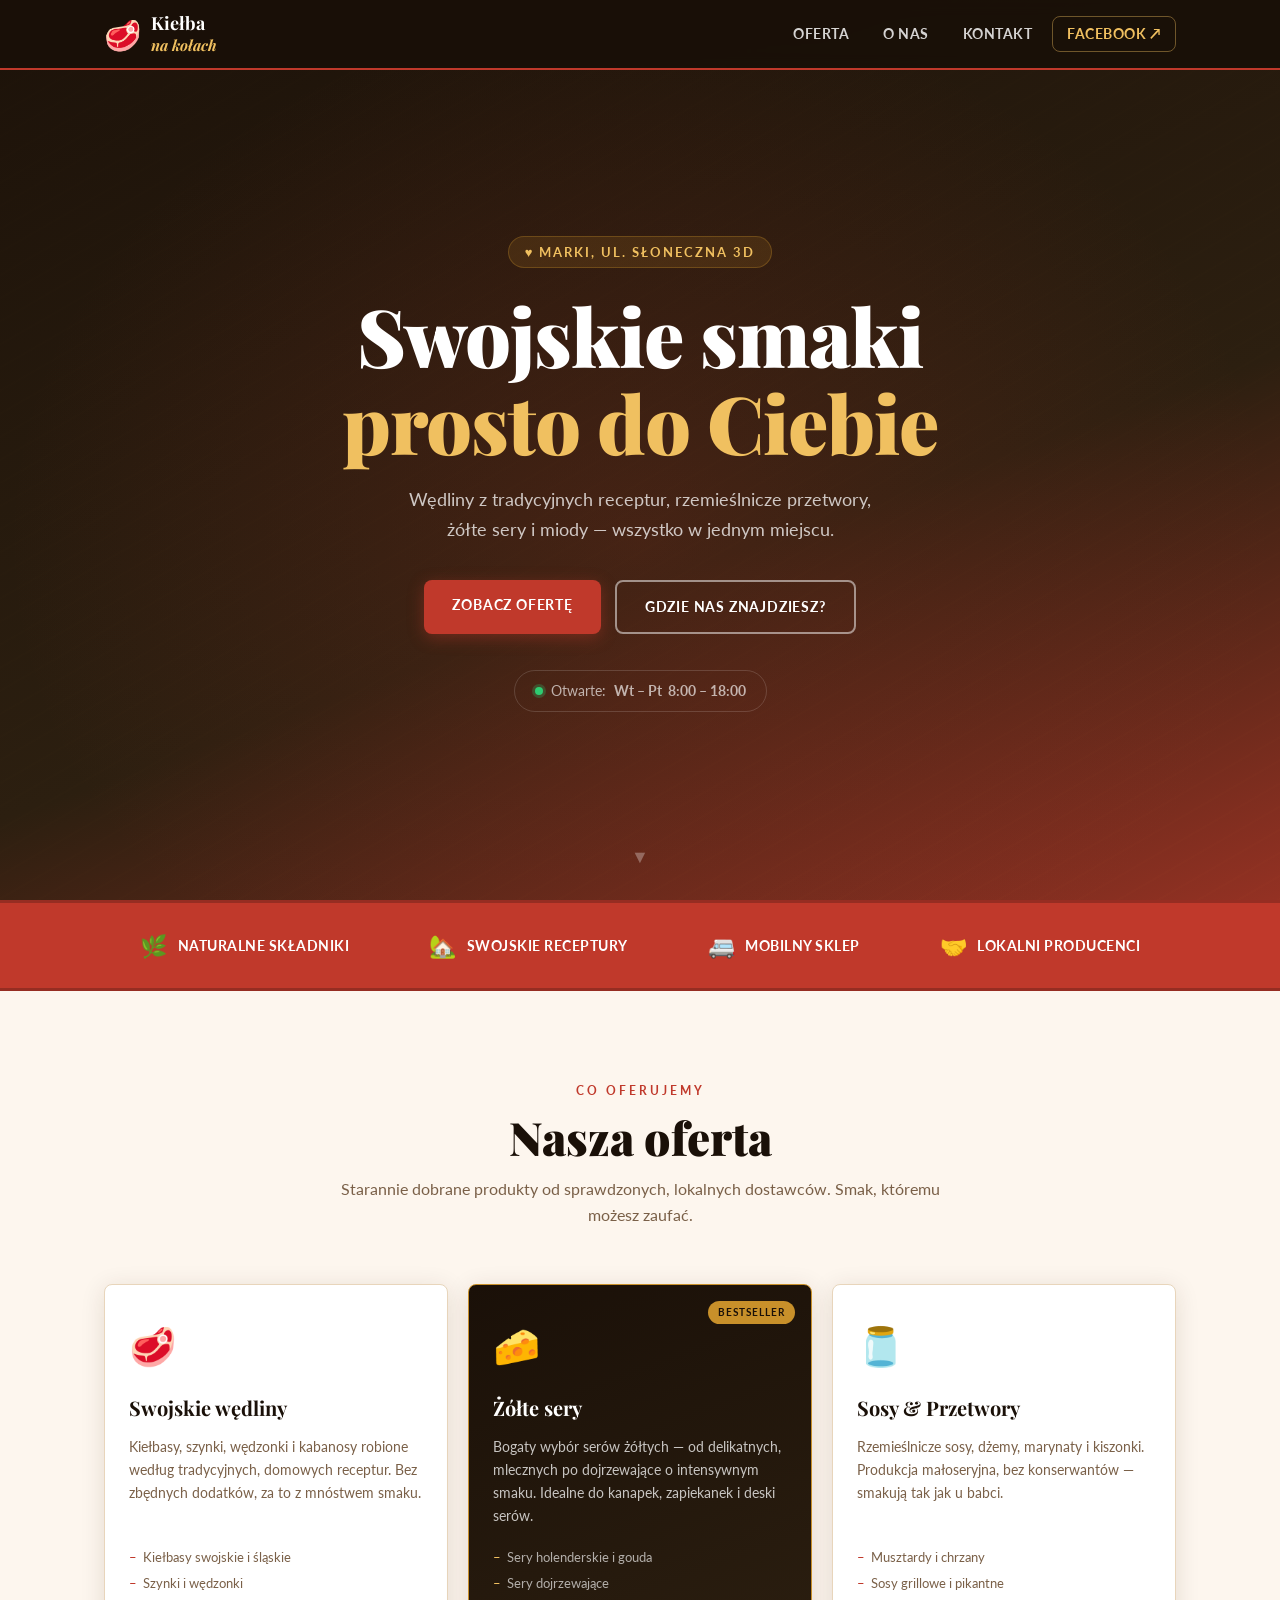
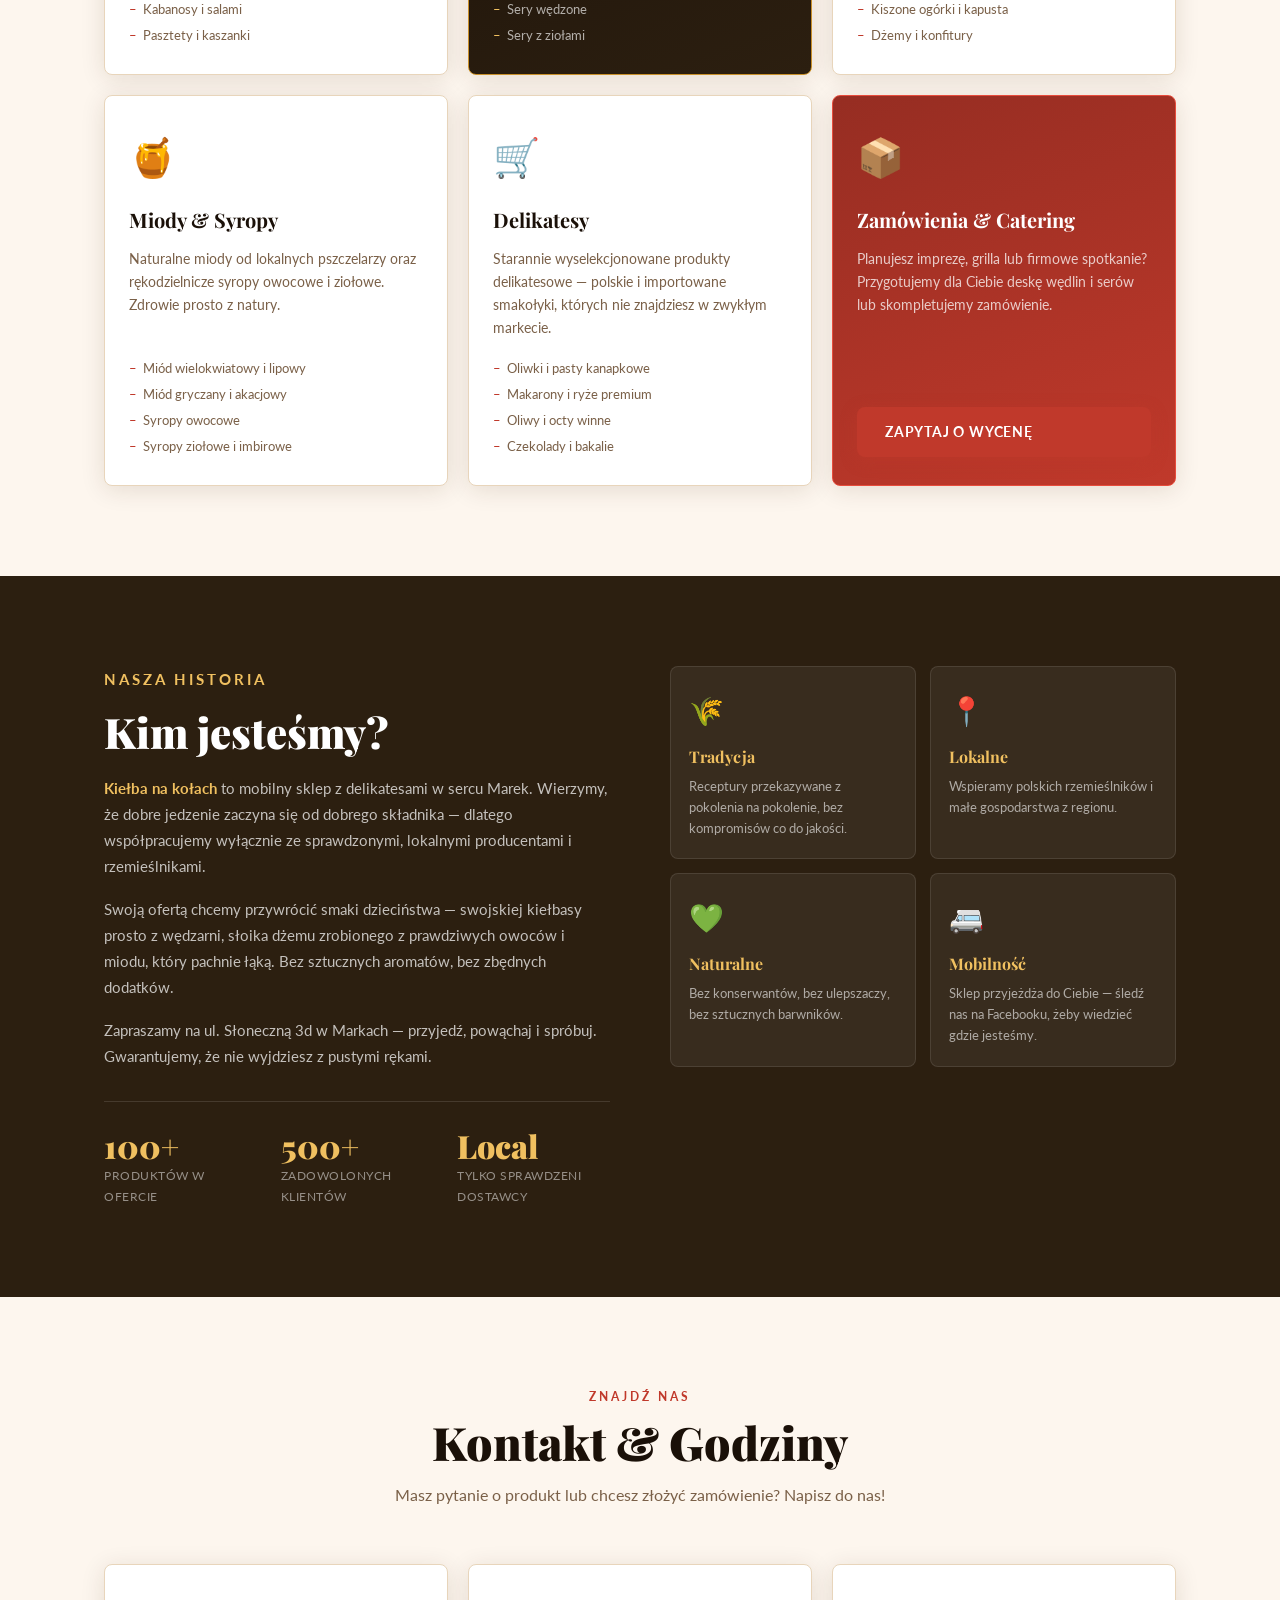
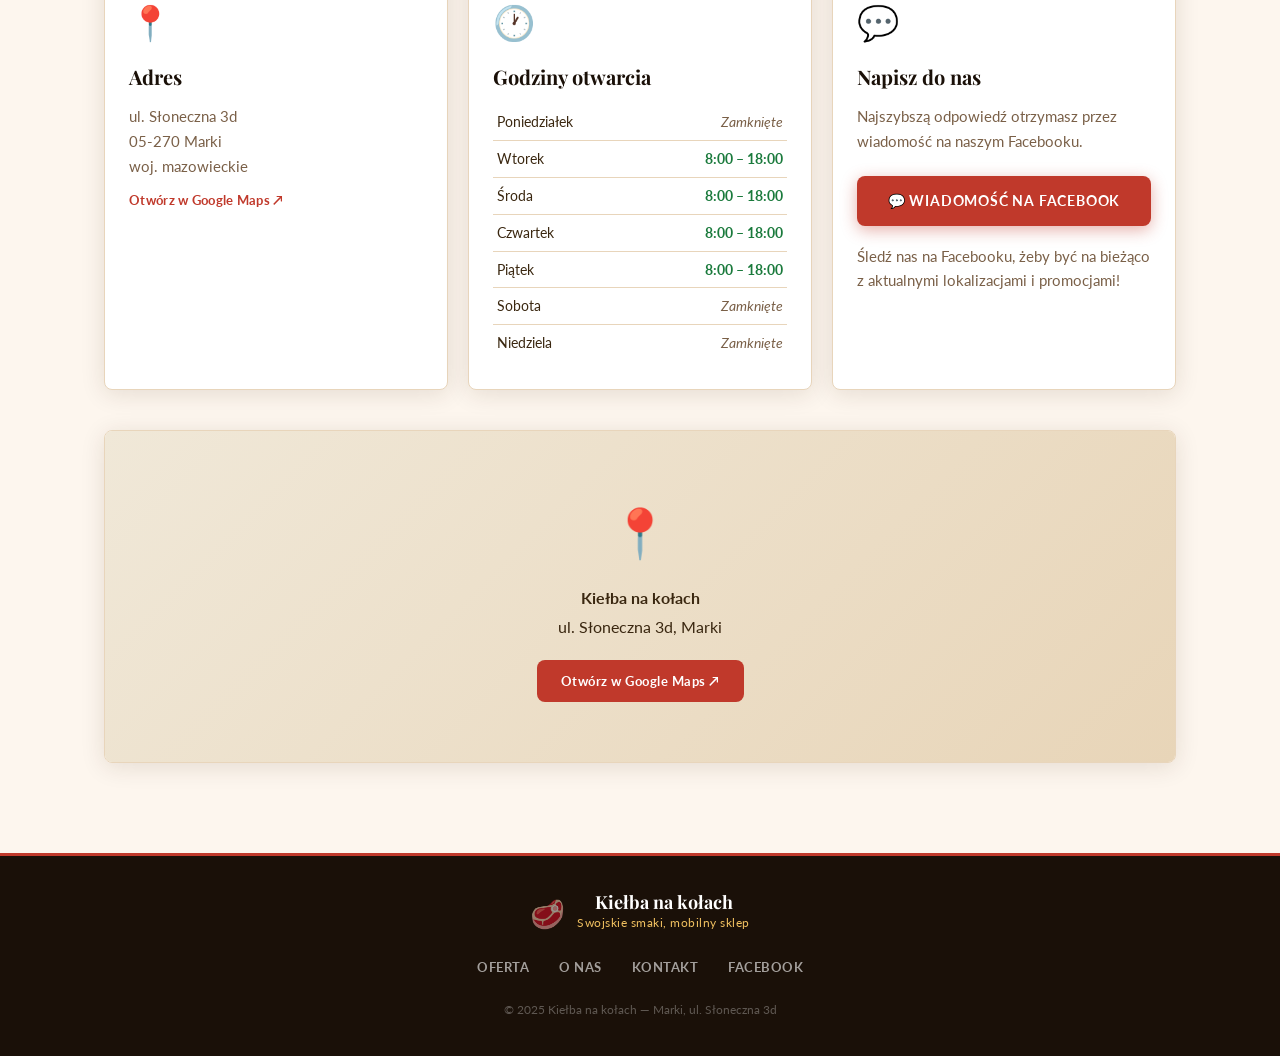
==== kielbanakolach/index.html @ 6412f682 "Add Kiełba na kołach landing page (kielbanakolach/) Modern Polish landing page for food truck/deli s" ====
<!DOCTYPE html>
<html lang="pl">
<head>
    <meta charset="UTF-8">
    <meta name="viewport" content="width=device-width, initial-scale=1.0">
    <title>Kiełba na kołach – Swojskie wędliny &amp; Delikatesy | Marki</title>
    <meta name="description" content="Kiełba na kołach – swojskie wędliny, delikatesy, żółte sery, rzemieślnicze sosy i przetwory, syropy i miody. Marki, ul. Słoneczna 3d. Wt–Pt 8:00–18:00.">
    <link rel="preconnect" href="https://fonts.googleapis.com">
    <link rel="preconnect" href="https://fonts.gstatic.com" crossorigin>
    <link href="https://fonts.googleapis.com/css2?family=Playfair+Display:wght@700;900&family=Lato:wght@300;400;700&display=swap" rel="stylesheet">
    <link rel="stylesheet" href="style.css">
</head>
<body>

    <!-- ===================== HEADER / NAV ===================== -->
    <header class="site-header">
        <div class="container nav-inner">
            <a href="#top" class="logo">
                <span class="logo-icon">🥩</span>
                <span class="logo-text">Kiełba<br><em>na kołach</em></span>
            </a>
            <nav class="main-nav" aria-label="Nawigacja główna">
                <a href="#oferta">Oferta</a>
                <a href="#o-nas">O nas</a>
                <a href="#kontakt">Kontakt</a>
                <a href="https://www.facebook.com/Kielbanakolach/" target="_blank" rel="noopener" class="nav-fb">Facebook ↗</a>
            </nav>
            <button class="hamburger" aria-label="Menu" aria-expanded="false">
                <span></span><span></span><span></span>
            </button>
        </div>
    </header>

    <!-- ===================== HERO ===================== -->
    <section class="hero" id="top">
        <div class="hero-overlay"></div>
        <div class="container hero-content">
            <p class="hero-eyebrow">&#x2665; Marki, ul. Słoneczna 3d</p>
            <h1>Swojskie smaki<br><span>prosto do&nbsp;Ciebie</span></h1>
            <p class="hero-sub">
                Wędliny z tradycyjnych receptur, rzemieślnicze przetwory,<br>
                żółte sery i miody — wszystko w jednym miejscu.
            </p>
            <div class="hero-cta">
                <a href="#oferta" class="btn btn-primary">Zobacz ofertę</a>
                <a href="#kontakt" class="btn btn-outline">Gdzie nas znajdziesz?</a>
            </div>
            <div class="hero-hours">
                <span class="hours-dot"></span>
                Otwarte: <strong>Wt – Pt &nbsp;8:00 – 18:00</strong>
            </div>
        </div>
        <div class="hero-scroll-hint" aria-hidden="true">&#x25BC;</div>
    </section>

    <!-- ===================== QUICK STRIP ===================== -->
    <div class="strip">
        <div class="container strip-inner">
            <div class="strip-item">
                <span class="strip-icon">🌿</span>
                <span>Naturalne składniki</span>
            </div>
            <div class="strip-item">
                <span class="strip-icon">🏡</span>
                <span>Swojskie receptury</span>
            </div>
            <div class="strip-item">
                <span class="strip-icon">🚐</span>
                <span>Mobilny sklep</span>
            </div>
            <div class="strip-item">
                <span class="strip-icon">🤝</span>
                <span>Lokalni producenci</span>
            </div>
        </div>
    </div>

    <!-- ===================== OFERTA ===================== -->
    <section class="section section-light" id="oferta">
        <div class="container">
            <div class="section-header">
                <p class="section-eyebrow">Co oferujemy</p>
                <h2>Nasza oferta</h2>
                <p class="section-sub">Starannie dobrane produkty od sprawdzonych, lokalnych dostawców. Smak, któremu możesz zaufać.</p>
            </div>

            <div class="products-grid">

                <div class="product-card">
                    <div class="product-icon">🥩</div>
                    <h3>Swojskie wędliny</h3>
                    <p>Kiełbasy, szynki, wędzonki i kabanosy robione według tradycyjnych, domowych receptur. Bez zbędnych dodatków, za to z mnóstwem smaku.</p>
                    <ul class="product-list">
                        <li>Kiełbasy swojskie i śląskie</li>
                        <li>Szynki i wędzonki</li>
                        <li>Kabanosy i salami</li>
                        <li>Pasztety i kaszanki</li>
                    </ul>
                </div>

                <div class="product-card product-card--featured">
                    <div class="product-badge">Bestseller</div>
                    <div class="product-icon">🧀</div>
                    <h3>Żółte sery</h3>
                    <p>Bogaty wybór serów żółtych — od delikatnych, mlecznych po dojrzewające o intensywnym smaku. Idealne do kanapek, zapiekanek i deski serów.</p>
                    <ul class="product-list">
                        <li>Sery holenderskie i gouda</li>
                        <li>Sery dojrzewające</li>
                        <li>Sery wędzone</li>
                        <li>Sery z ziołami</li>
                    </ul>
                </div>

                <div class="product-card">
                    <div class="product-icon">🫙</div>
                    <h3>Sosy &amp; Przetwory</h3>
                    <p>Rzemieślnicze sosy, dżemy, marynaty i kiszonki. Produkcja małoseryjna, bez konserwantów — smakują tak jak u babci.</p>
                    <ul class="product-list">
                        <li>Musztardy i chrzany</li>
                        <li>Sosy grillowe i pikantne</li>
                        <li>Kiszone ogórki i kapusta</li>
                        <li>Dżemy i konfitury</li>
                    </ul>
                </div>

                <div class="product-card">
                    <div class="product-icon">🍯</div>
                    <h3>Miody &amp; Syropy</h3>
                    <p>Naturalne miody od lokalnych pszczelarzy oraz rękodzielnicze syropy owocowe i ziołowe. Zdrowie prosto z natury.</p>
                    <ul class="product-list">
                        <li>Miód wielokwiatowy i lipowy</li>
                        <li>Miód gryczany i akacjowy</li>
                        <li>Syropy owocowe</li>
                        <li>Syropy ziołowe i imbirowe</li>
                    </ul>
                </div>

                <div class="product-card">
                    <div class="product-icon">🛒</div>
                    <h3>Delikatesy</h3>
                    <p>Starannie wyselekcjonowane produkty delikatesowe — polskie i importowane smakołyki, których nie znajdziesz w zwykłym markecie.</p>
                    <ul class="product-list">
                        <li>Oliwki i pasty kanapkowe</li>
                        <li>Makarony i ryże premium</li>
                        <li>Oliwy i octy winne</li>
                        <li>Czekolady i bakalie</li>
                    </ul>
                </div>

                <div class="product-card product-card--cta">
                    <div class="product-icon">📦</div>
                    <h3>Zamówienia &amp; Catering</h3>
                    <p>Planujesz imprezę, grilla lub firmowe spotkanie? Przygotujemy dla Ciebie deskę wędlin i serów lub skompletujemy zamówienie.</p>
                    <a href="#kontakt" class="btn btn-primary" style="margin-top:auto;">Zapytaj o wycenę</a>
                </div>

            </div>
        </div>
    </section>

    <!-- ===================== O NAS ===================== -->
    <section class="section section-dark" id="o-nas">
        <div class="container about-inner">
            <div class="about-text">
                <p class="section-eyebrow">Nasza historia</p>
                <h2>Kim jesteśmy?</h2>
                <p>
                    <strong>Kiełba na kołach</strong> to mobilny sklep z delikatesami w sercu Marek.
                    Wierzymy, że dobre jedzenie zaczyna się od dobrego składnika — dlatego
                    współpracujemy wyłącznie ze sprawdzonymi, lokalnymi producentami i rzemieślnikami.
                </p>
                <p>
                    Swoją ofertą chcemy przywrócić smaki dzieciństwa — swojskiej kiełbasy
                    prosto z wędzarni, słoika dżemu zrobionego z prawdziwych owoców
                    i miodu, który pachnie łąką. Bez sztucznych aromatów, bez
                    zbędnych dodatków.
                </p>
                <p>
                    Zapraszamy na ul. Słoneczną 3d w Markach — przyjedź, powąchaj i spróbuj.
                    Gwarantujemy, że nie wyjdziesz z pustymi rękami.
                </p>
                <div class="about-stats">
                    <div class="stat">
                        <span class="stat-number">100+</span>
                        <span class="stat-label">Produktów w ofercie</span>
                    </div>
                    <div class="stat">
                        <span class="stat-number">500+</span>
                        <span class="stat-label">Zadowolonych klientów</span>
                    </div>
                    <div class="stat">
                        <span class="stat-number">Local</span>
                        <span class="stat-label">Tylko sprawdzeni dostawcy</span>
                    </div>
                </div>
            </div>
            <div class="about-visual">
                <div class="about-card">
                    <div class="about-card-icon">🌾</div>
                    <h4>Tradycja</h4>
                    <p>Receptury przekazywane z pokolenia na pokolenie, bez kompromisów co do jakości.</p>
                </div>
                <div class="about-card">
                    <div class="about-card-icon">📍</div>
                    <h4>Lokalne</h4>
                    <p>Wspieramy polskich rzemieślników i małe gospodarstwa z regionu.</p>
                </div>
                <div class="about-card">
                    <div class="about-card-icon">💚</div>
                    <h4>Naturalne</h4>
                    <p>Bez konserwantów, bez ulepszaczy, bez sztucznych barwników.</p>
                </div>
                <div class="about-card">
                    <div class="about-card-icon">🚐</div>
                    <h4>Mobilność</h4>
                    <p>Sklep przyjeżdża do Ciebie — śledź nas na Facebooku, żeby wiedzieć gdzie jesteśmy.</p>
                </div>
            </div>
        </div>
    </section>

    <!-- ===================== KONTAKT ===================== -->
    <section class="section section-light" id="kontakt">
        <div class="container">
            <div class="section-header">
                <p class="section-eyebrow">Znajdź nas</p>
                <h2>Kontakt &amp; Godziny</h2>
                <p class="section-sub">Masz pytanie o produkt lub chcesz złożyć zamówienie? Napisz do nas!</p>
            </div>

            <div class="contact-grid">

                <div class="contact-card">
                    <div class="contact-icon">📍</div>
                    <h3>Adres</h3>
                    <p>
                        ul. Słoneczna 3d<br>
                        05-270 Marki<br>
                        <span style="color:var(--muted);">woj. mazowieckie</span>
                    </p>
                    <a href="https://maps.google.com/?q=Słoneczna+3d,+Marki" target="_blank" rel="noopener" class="contact-link">
                        Otwórz w Google Maps ↗
                    </a>
                </div>

                <div class="contact-card contact-card--hours">
                    <div class="contact-icon">🕐</div>
                    <h3>Godziny otwarcia</h3>
                    <table class="hours-table">
                        <tbody>
                            <tr>
                                <td>Poniedziałek</td>
                                <td class="closed">Zamknięte</td>
                            </tr>
                            <tr>
                                <td>Wtorek</td>
                                <td class="open">8:00 – 18:00</td>
                            </tr>
                            <tr>
                                <td>Środa</td>
                                <td class="open">8:00 – 18:00</td>
                            </tr>
                            <tr>
                                <td>Czwartek</td>
                                <td class="open">8:00 – 18:00</td>
                            </tr>
                            <tr>
                                <td>Piątek</td>
                                <td class="open">8:00 – 18:00</td>
                            </tr>
                            <tr>
                                <td>Sobota</td>
                                <td class="closed">Zamknięte</td>
                            </tr>
                            <tr>
                                <td>Niedziela</td>
                                <td class="closed">Zamknięte</td>
                            </tr>
                        </tbody>
                    </table>
                </div>

                <div class="contact-card">
                    <div class="contact-icon">💬</div>
                    <h3>Napisz do nas</h3>
                    <p>Najszybszą odpowiedź otrzymasz przez wiadomość na naszym Facebooku.</p>
                    <a href="https://www.facebook.com/Kielbanakolach/" target="_blank" rel="noopener" class="btn btn-primary" style="width:100%; text-align:center; margin-top:12px;">
                        &#x1F4AC; Wiadomość na Facebook
                    </a>
                    <p class="contact-fb-note">
                        Śledź nas na Facebooku, żeby być na bieżąco z aktualnymi lokalizacjami i promocjami!
                    </p>
                </div>

            </div>

            <!-- MAP EMBED PLACEHOLDER -->
            <div class="map-placeholder">
                <a href="https://maps.google.com/?q=Słoneczna+3d,+Marki,+Poland" target="_blank" rel="noopener">
                    <div class="map-inner">
                        <span class="map-pin">📍</span>
                        <p><strong>Kiełba na kołach</strong></p>
                        <p>ul. Słoneczna 3d, Marki</p>
                        <span class="map-btn">Otwórz w Google Maps ↗</span>
                    </div>
                </a>
            </div>

        </div>
    </section>

    <!-- ===================== FOOTER ===================== -->
    <footer class="site-footer">
        <div class="container footer-inner">
            <div class="footer-brand">
                <span class="logo-icon" style="font-size:28px;">🥩</span>
                <div>
                    <span class="footer-name">Kiełba na kołach</span>
                    <span class="footer-tagline">Swojskie smaki, mobilny sklep</span>
                </div>
            </div>
            <div class="footer-links">
                <a href="#oferta">Oferta</a>
                <a href="#o-nas">O nas</a>
                <a href="#kontakt">Kontakt</a>
                <a href="https://www.facebook.com/Kielbanakolach/" target="_blank" rel="noopener">Facebook</a>
            </div>
            <p class="footer-copy">
                &copy; 2025 Kiełba na kołach &mdash; Marki, ul. Słoneczna 3d
            </p>
        </div>
    </footer>

    <script>
        // Hamburger menu
        const hamburger = document.querySelector('.hamburger');
        const nav = document.querySelector('.main-nav');
        hamburger.addEventListener('click', () => {
            const open = hamburger.getAttribute('aria-expanded') === 'true';
            hamburger.setAttribute('aria-expanded', String(!open));
            nav.classList.toggle('nav-open');
        });

        // Close nav on link click (mobile)
        document.querySelectorAll('.main-nav a').forEach(a => {
            a.addEventListener('click', () => {
                nav.classList.remove('nav-open');
                hamburger.setAttribute('aria-expanded', 'false');
            });
        });

        // Sticky header shrink
        const header = document.querySelector('.site-header');
        window.addEventListener('scroll', () => {
            header.classList.toggle('header-scrolled', window.scrollY > 60);
        });

        // Smooth reveal on scroll
        const observer = new IntersectionObserver((entries) => {
            entries.forEach(e => {
                if (e.isIntersecting) {
                    e.target.classList.add('visible');
                    observer.unobserve(e.target);
                }
            });
        }, { threshold: 0.12 });

        document.querySelectorAll('.product-card, .about-card, .contact-card, .stat').forEach(el => {
            el.classList.add('reveal');
            observer.observe(el);
        });
    </script>

</body>
</html>
---- kielbanakolach/style.css ----
/* =============================================
   Kiełba na kołach — Landing Page Stylesheet
   ============================================= */

/* --- CSS VARIABLES --- */
:root {
    --red:       #c0392b;
    --red-dark:  #962d22;
    --red-light: #e74c3c;
    --cream:     #fdf6ee;
    --warm-bg:   #f9f0e3;
    --dark:      #1a1008;
    --dark-2:    #2c1f10;
    --text:      #3a2710;
    --muted:     #7a6048;
    --border:    #e8d5bb;
    --gold:      #c8902a;
    --gold-light:#f0c060;
    --white:     #ffffff;

    --font-heading: 'Playfair Display', Georgia, serif;
    --font-body:    'Lato', 'Helvetica Neue', Arial, sans-serif;

    --radius:   8px;
    --shadow:   0 4px 24px rgba(60, 30, 10, 0.12);
    --shadow-lg:0 8px 40px rgba(60, 30, 10, 0.18);

    --max-w: 1120px;
    --header-h: 68px;
}

/* --- RESET --- */
*, *::before, *::after { box-sizing: border-box; margin: 0; padding: 0; }
html { scroll-behavior: smooth; scroll-padding-top: var(--header-h); }
body {
    font-family: var(--font-body);
    background: var(--cream);
    color: var(--text);
    line-height: 1.7;
    font-size: 16px;
}
img { display: block; max-width: 100%; }
a { color: inherit; }
ul { list-style: none; }

.container {
    max-width: var(--max-w);
    margin: 0 auto;
    padding: 0 24px;
}

/* ===================== HEADER ===================== */
.site-header {
    position: fixed;
    top: 0; left: 0; right: 0;
    z-index: 100;
    background: rgba(26, 16, 8, 0.96);
    backdrop-filter: blur(8px);
    border-bottom: 2px solid var(--red);
    transition: box-shadow 0.3s;
}
.site-header.header-scrolled {
    box-shadow: 0 2px 20px rgba(0,0,0,0.5);
}

.nav-inner {
    display: flex;
    align-items: center;
    justify-content: space-between;
    height: var(--header-h);
    gap: 20px;
}

/* Logo */
.logo {
    display: flex;
    align-items: center;
    gap: 10px;
    text-decoration: none;
    flex-shrink: 0;
}
.logo-icon { font-size: 30px; line-height: 1; }
.logo-text {
    font-family: var(--font-heading);
    font-size: 18px;
    font-weight: 700;
    color: var(--white);
    line-height: 1.15;
}
.logo-text em {
    font-style: italic;
    color: var(--gold-light);
    font-size: 15px;
}

/* Nav links */
.main-nav {
    display: flex;
    align-items: center;
    gap: 6px;
}
.main-nav a {
    color: rgba(255,255,255,0.82);
    text-decoration: none;
    font-size: 14px;
    font-weight: 700;
    letter-spacing: 0.5px;
    text-transform: uppercase;
    padding: 6px 14px;
    border-radius: var(--radius);
    transition: color 0.2s, background 0.2s;
}
.main-nav a:hover { color: var(--white); background: rgba(255,255,255,0.1); }
.main-nav .nav-fb {
    color: var(--gold-light);
    border: 1px solid rgba(240,192,96,0.4);
    padding: 5px 14px;
}
.main-nav .nav-fb:hover { background: rgba(240,192,96,0.15); }

/* Hamburger */
.hamburger {
    display: none;
    flex-direction: column;
    justify-content: center;
    gap: 5px;
    width: 38px;
    height: 38px;
    background: none;
    border: none;
    cursor: pointer;
    padding: 4px;
    flex-shrink: 0;
}
.hamburger span {
    display: block;
    height: 2px;
    background: var(--white);
    border-radius: 2px;
    transition: transform 0.3s, opacity 0.3s;
}
.hamburger[aria-expanded="true"] span:nth-child(1) { transform: translateY(7px) rotate(45deg); }
.hamburger[aria-expanded="true"] span:nth-child(2) { opacity: 0; }
.hamburger[aria-expanded="true"] span:nth-child(3) { transform: translateY(-7px) rotate(-45deg); }

/* ===================== HERO ===================== */
.hero {
    position: relative;
    min-height: 100vh;
    display: flex;
    flex-direction: column;
    align-items: center;
    justify-content: center;
    text-align: center;
    padding: calc(var(--header-h) + 60px) 24px 80px;
    /* Warm textured background */
    background:
        linear-gradient(160deg, rgba(26,16,8,0.88) 0%, rgba(44,31,16,0.82) 60%, rgba(192,57,43,0.7) 100%),
        repeating-linear-gradient(
            -30deg,
            rgba(200,144,42,0.04) 0px,
            rgba(200,144,42,0.04) 2px,
            transparent 2px,
            transparent 20px
        );
    background-color: var(--dark-2);
}

.hero-overlay {
    position: absolute;
    inset: 0;
    background: radial-gradient(ellipse at 50% 60%, rgba(192,57,43,0.18) 0%, transparent 70%);
    pointer-events: none;
}

.hero-content { position: relative; z-index: 1; max-width: 760px; }

.hero-eyebrow {
    display: inline-block;
    font-size: 13px;
    font-weight: 700;
    letter-spacing: 2px;
    text-transform: uppercase;
    color: var(--gold-light);
    background: rgba(200,144,42,0.15);
    border: 1px solid rgba(200,144,42,0.3);
    padding: 4px 16px;
    border-radius: 40px;
    margin-bottom: 24px;
}

.hero h1 {
    font-family: var(--font-heading);
    font-size: clamp(40px, 7vw, 80px);
    font-weight: 900;
    color: var(--white);
    line-height: 1.08;
    letter-spacing: -1px;
    margin-bottom: 20px;
}
.hero h1 span {
    color: var(--gold-light);
    display: block;
}

.hero-sub {
    font-size: clamp(15px, 2vw, 18px);
    color: rgba(255,255,255,0.75);
    max-width: 540px;
    margin: 0 auto 36px;
    line-height: 1.65;
}

.hero-cta { display: flex; gap: 14px; justify-content: center; flex-wrap: wrap; margin-bottom: 36px; }

.hero-hours {
    display: inline-flex;
    align-items: center;
    gap: 8px;
    font-size: 14px;
    color: rgba(255,255,255,0.65);
    border: 1px solid rgba(255,255,255,0.15);
    padding: 8px 20px;
    border-radius: 40px;
}
.hours-dot {
    width: 8px; height: 8px;
    border-radius: 50%;
    background: #2ecc71;
    box-shadow: 0 0 0 3px rgba(46,204,113,0.25);
    animation: pulse-dot 2s ease-in-out infinite;
}
@keyframes pulse-dot {
    0%, 100% { box-shadow: 0 0 0 3px rgba(46,204,113,0.25); }
    50%       { box-shadow: 0 0 0 6px rgba(46,204,113,0.1); }
}

.hero-scroll-hint {
    position: absolute;
    bottom: 28px;
    left: 50%;
    transform: translateX(-50%);
    color: rgba(255,255,255,0.3);
    font-size: 18px;
    animation: bounce-hint 2s ease-in-out infinite;
}
@keyframes bounce-hint {
    0%, 100% { transform: translateX(-50%) translateY(0); }
    50%       { transform: translateX(-50%) translateY(6px); }
}

/* ===================== BUTTONS ===================== */
.btn {
    display: inline-block;
    padding: 13px 28px;
    font-family: var(--font-body);
    font-size: 14px;
    font-weight: 700;
    letter-spacing: 0.8px;
    text-transform: uppercase;
    text-decoration: none;
    border-radius: var(--radius);
    cursor: pointer;
    transition: transform 0.15s, box-shadow 0.15s, background 0.2s;
}
.btn:hover { transform: translateY(-2px); }
.btn-primary {
    background: var(--red);
    color: var(--white);
    box-shadow: 0 4px 16px rgba(192,57,43,0.4);
}
.btn-primary:hover {
    background: var(--red-light);
    box-shadow: 0 6px 20px rgba(192,57,43,0.5);
}
.btn-outline {
    background: transparent;
    color: var(--white);
    border: 2px solid rgba(255,255,255,0.5);
}
.btn-outline:hover {
    background: rgba(255,255,255,0.1);
    border-color: rgba(255,255,255,0.8);
}

/* ===================== STRIP ===================== */
.strip {
    background: var(--red);
    color: var(--white);
    padding: 0;
    border-top: 3px solid var(--red-dark);
    border-bottom: 3px solid var(--red-dark);
}
.strip-inner {
    display: flex;
    justify-content: space-around;
    flex-wrap: wrap;
    padding: 18px 24px;
    gap: 8px;
}
.strip-item {
    display: flex;
    align-items: center;
    gap: 10px;
    font-size: 14px;
    font-weight: 700;
    letter-spacing: 0.5px;
    text-transform: uppercase;
    padding: 6px 16px;
}
.strip-icon { font-size: 22px; }

/* ===================== SECTIONS ===================== */
.section { padding: 90px 0; }
.section-light { background: var(--cream); }
.section-dark  { background: var(--dark-2); color: var(--white); }

.section-header {
    text-align: center;
    max-width: 600px;
    margin: 0 auto 56px;
}
.section-eyebrow {
    font-size: 12px;
    font-weight: 700;
    letter-spacing: 3px;
    text-transform: uppercase;
    color: var(--red);
    margin-bottom: 10px;
}
.section-dark .section-eyebrow { color: var(--gold-light); }
.section-header h2 {
    font-family: var(--font-heading);
    font-size: clamp(30px, 5vw, 46px);
    font-weight: 900;
    line-height: 1.1;
    color: var(--dark);
    margin-bottom: 14px;
}
.section-dark .section-header h2 { color: var(--white); }
.section-sub {
    font-size: 16px;
    color: var(--muted);
    line-height: 1.6;
}
.section-dark .section-sub { color: rgba(255,255,255,0.6); }

/* ===================== PRODUCTS GRID ===================== */
.products-grid {
    display: grid;
    grid-template-columns: repeat(3, 1fr);
    gap: 20px;
}

.product-card {
    background: var(--white);
    border: 1px solid var(--border);
    border-radius: var(--radius);
    padding: 28px 24px;
    position: relative;
    display: flex;
    flex-direction: column;
    gap: 10px;
    box-shadow: var(--shadow);
    transition: transform 0.2s, box-shadow 0.2s;
}
.product-card:hover {
    transform: translateY(-4px);
    box-shadow: var(--shadow-lg);
}
.product-card--featured {
    background: linear-gradient(160deg, var(--dark) 0%, var(--dark-2) 100%);
    border-color: var(--gold);
    color: var(--white);
    grid-row: span 1;
}
.product-card--cta {
    background: linear-gradient(160deg, var(--red-dark) 0%, var(--red) 100%);
    border-color: var(--red-light);
    color: var(--white);
}

.product-icon { font-size: 38px; margin-bottom: 4px; }

.product-card h3 {
    font-family: var(--font-heading);
    font-size: 20px;
    font-weight: 700;
    color: var(--dark);
}
.product-card--featured h3,
.product-card--cta h3 { color: var(--white); }

.product-card p {
    font-size: 14px;
    line-height: 1.65;
    color: var(--muted);
    flex-grow: 1;
}
.product-card--featured p,
.product-card--cta p { color: rgba(255,255,255,0.75); }

.product-list {
    margin-top: 8px;
    display: flex;
    flex-direction: column;
    gap: 4px;
}
.product-list li {
    font-size: 13px;
    color: var(--muted);
    padding-left: 14px;
    position: relative;
}
.product-list li::before {
    content: '–';
    position: absolute;
    left: 0;
    color: var(--red);
}
.product-card--featured .product-list li { color: rgba(255,255,255,0.65); }
.product-card--featured .product-list li::before { color: var(--gold-light); }
.product-card--cta .product-list li { color: rgba(255,255,255,0.65); }
.product-card--cta .product-list li::before { color: rgba(255,255,255,0.5); }

.product-badge {
    position: absolute;
    top: 16px;
    right: 16px;
    background: var(--gold);
    color: var(--dark);
    font-size: 10px;
    font-weight: 700;
    letter-spacing: 1px;
    text-transform: uppercase;
    padding: 3px 10px;
    border-radius: 40px;
}

/* ===================== ABOUT ===================== */
.about-inner {
    display: grid;
    grid-template-columns: 1fr 1fr;
    gap: 60px;
    align-items: start;
}

.about-text .section-eyebrow { text-align: left; }
.about-text h2 {
    font-family: var(--font-heading);
    font-size: clamp(28px, 4vw, 42px);
    font-weight: 900;
    color: var(--white);
    margin-bottom: 20px;
    line-height: 1.1;
}
.about-text p {
    font-size: 15px;
    color: rgba(255,255,255,0.72);
    line-height: 1.75;
    margin-bottom: 16px;
}
.about-text p strong { color: var(--gold-light); }

.about-stats {
    display: flex;
    gap: 24px;
    margin-top: 32px;
    padding-top: 28px;
    border-top: 1px solid rgba(255,255,255,0.12);
    flex-wrap: wrap;
}
.stat { flex: 1 1 90px; }
.stat-number {
    display: block;
    font-family: var(--font-heading);
    font-size: 32px;
    font-weight: 900;
    color: var(--gold-light);
    line-height: 1;
    margin-bottom: 4px;
}
.stat-label {
    display: block;
    font-size: 12px;
    color: rgba(255,255,255,0.5);
    text-transform: uppercase;
    letter-spacing: 0.5px;
}

.about-visual {
    display: grid;
    grid-template-columns: 1fr 1fr;
    gap: 14px;
}
.about-card {
    background: rgba(255,255,255,0.06);
    border: 1px solid rgba(255,255,255,0.1);
    border-radius: var(--radius);
    padding: 20px 18px;
    transition: background 0.2s, transform 0.2s;
}
.about-card:hover {
    background: rgba(255,255,255,0.1);
    transform: translateY(-3px);
}
.about-card-icon { font-size: 28px; margin-bottom: 8px; }
.about-card h4 {
    font-family: var(--font-heading);
    font-size: 16px;
    color: var(--gold-light);
    margin-bottom: 6px;
}
.about-card p { font-size: 13px; color: rgba(255,255,255,0.6); line-height: 1.6; }

/* ===================== CONTACT ===================== */
.contact-grid {
    display: grid;
    grid-template-columns: repeat(3, 1fr);
    gap: 20px;
    margin-bottom: 40px;
}
.contact-card {
    background: var(--white);
    border: 1px solid var(--border);
    border-radius: var(--radius);
    padding: 28px 24px;
    box-shadow: var(--shadow);
    display: flex;
    flex-direction: column;
    gap: 10px;
}
.contact-icon { font-size: 34px; }
.contact-card h3 {
    font-family: var(--font-heading);
    font-size: 20px;
    font-weight: 700;
    color: var(--dark);
}
.contact-card p {
    font-size: 15px;
    color: var(--muted);
    line-height: 1.65;
}
.contact-link {
    font-size: 13px;
    font-weight: 700;
    color: var(--red);
    text-decoration: none;
    letter-spacing: 0.3px;
}
.contact-link:hover { text-decoration: underline; }

.contact-fb-note {
    font-size: 12px;
    color: var(--muted);
    margin-top: 8px;
}

/* Hours table */
.hours-table {
    width: 100%;
    border-collapse: collapse;
    font-size: 14px;
}
.hours-table td {
    padding: 6px 4px;
    border-bottom: 1px solid var(--border);
}
.hours-table tr:last-child td { border-bottom: none; }
.hours-table td:first-child { color: var(--text); }
.hours-table .open  { color: #1a7a3c; font-weight: 700; text-align: right; }
.hours-table .closed { color: var(--muted); text-align: right; font-style: italic; }

/* Map placeholder */
.map-placeholder {
    border-radius: var(--radius);
    overflow: hidden;
    border: 1px solid var(--border);
    box-shadow: var(--shadow);
}
.map-placeholder a {
    display: block;
    text-decoration: none;
}
.map-inner {
    background: linear-gradient(135deg, #f0e8d8 0%, #e8d5b8 100%);
    padding: 60px 24px;
    text-align: center;
    transition: background 0.2s;
}
.map-inner:hover { background: linear-gradient(135deg, #e8d5b8 0%, #dcc8a0 100%); }
.map-pin { font-size: 48px; display: block; margin-bottom: 12px; }
.map-inner p { color: var(--text); font-size: 16px; line-height: 1.6; margin-bottom: 4px; }
.map-btn {
    display: inline-block;
    margin-top: 16px;
    background: var(--red);
    color: var(--white);
    padding: 10px 24px;
    border-radius: var(--radius);
    font-size: 13px;
    font-weight: 700;
    letter-spacing: 0.5px;
}

/* ===================== FOOTER ===================== */
.site-footer {
    background: var(--dark);
    color: rgba(255,255,255,0.55);
    padding: 36px 0;
    border-top: 3px solid var(--red);
}
.footer-inner {
    display: flex;
    flex-direction: column;
    align-items: center;
    gap: 18px;
    text-align: center;
}
.footer-brand {
    display: flex;
    align-items: center;
    gap: 12px;
}
.footer-name {
    display: block;
    font-family: var(--font-heading);
    font-size: 18px;
    font-weight: 700;
    color: var(--white);
    line-height: 1.2;
}
.footer-tagline {
    display: block;
    font-size: 12px;
    color: var(--gold-light);
    letter-spacing: 0.5px;
}
.footer-links {
    display: flex;
    gap: 6px;
    flex-wrap: wrap;
    justify-content: center;
}
.footer-links a {
    color: rgba(255,255,255,0.6);
    text-decoration: none;
    font-size: 13px;
    font-weight: 700;
    letter-spacing: 0.5px;
    text-transform: uppercase;
    padding: 4px 12px;
    border-radius: 4px;
    transition: color 0.2s;
}
.footer-links a:hover { color: var(--white); }
.footer-copy { font-size: 12px; color: rgba(255,255,255,0.3); }

/* ===================== REVEAL ANIMATION ===================== */
.reveal {
    opacity: 0;
    transform: translateY(20px);
    transition: opacity 0.5s ease, transform 0.5s ease;
}
.reveal.visible {
    opacity: 1;
    transform: none;
}

/* ===================== RESPONSIVE ===================== */

/* --- TABLET (max 900px) --- */
@media (max-width: 900px) {
    .products-grid {
        grid-template-columns: repeat(2, 1fr);
    }
    .about-inner {
        grid-template-columns: 1fr;
        gap: 40px;
    }
    .contact-grid {
        grid-template-columns: 1fr 1fr;
    }
    .contact-grid .contact-card:last-child {
        grid-column: span 2;
    }
}

/* --- MOBILE (max 600px) --- */
@media (max-width: 600px) {

    /* Header */
    .hamburger { display: flex; }
    .main-nav {
        position: fixed;
        top: var(--header-h);
        left: 0; right: 0;
        background: var(--dark);
        flex-direction: column;
        align-items: stretch;
        padding: 16px;
        gap: 4px;
        border-bottom: 3px solid var(--red);
        transform: translateY(-120%);
        transition: transform 0.3s ease;
        z-index: 99;
    }
    .main-nav.nav-open { transform: translateY(0); }
    .main-nav a {
        padding: 12px 16px;
        font-size: 15px;
        border-radius: var(--radius);
        text-align: center;
    }
    .main-nav a:hover { background: rgba(255,255,255,0.08); }

    /* Hero */
    .hero { padding: calc(var(--header-h) + 40px) 20px 60px; }
    .hero-cta { flex-direction: column; align-items: center; }
    .hero-cta .btn { width: 100%; max-width: 300px; text-align: center; }

    /* Strip */
    .strip-inner { flex-direction: column; gap: 4px; padding: 14px 16px; }
    .strip-item { justify-content: center; }

    /* Products */
    .products-grid { grid-template-columns: 1fr; }

    /* About */
    .about-visual { grid-template-columns: 1fr; }
    .about-stats { flex-direction: column; gap: 16px; }

    /* Contact */
    .contact-grid { grid-template-columns: 1fr; }
    .contact-grid .contact-card:last-child { grid-column: auto; }

    /* General section padding */
    .section { padding: 60px 0; }
    .section-header { margin-bottom: 36px; }

    /* Footer */
    .footer-links { gap: 2px; }
}

/* --- VERY SMALL (max 380px) --- */
@media (max-width: 380px) {
    .logo-text { font-size: 15px; }
    .logo-icon { font-size: 24px; }
    .hero h1 { font-size: 32px; }
    .hero-hours { font-size: 12px; padding: 6px 14px; }
}
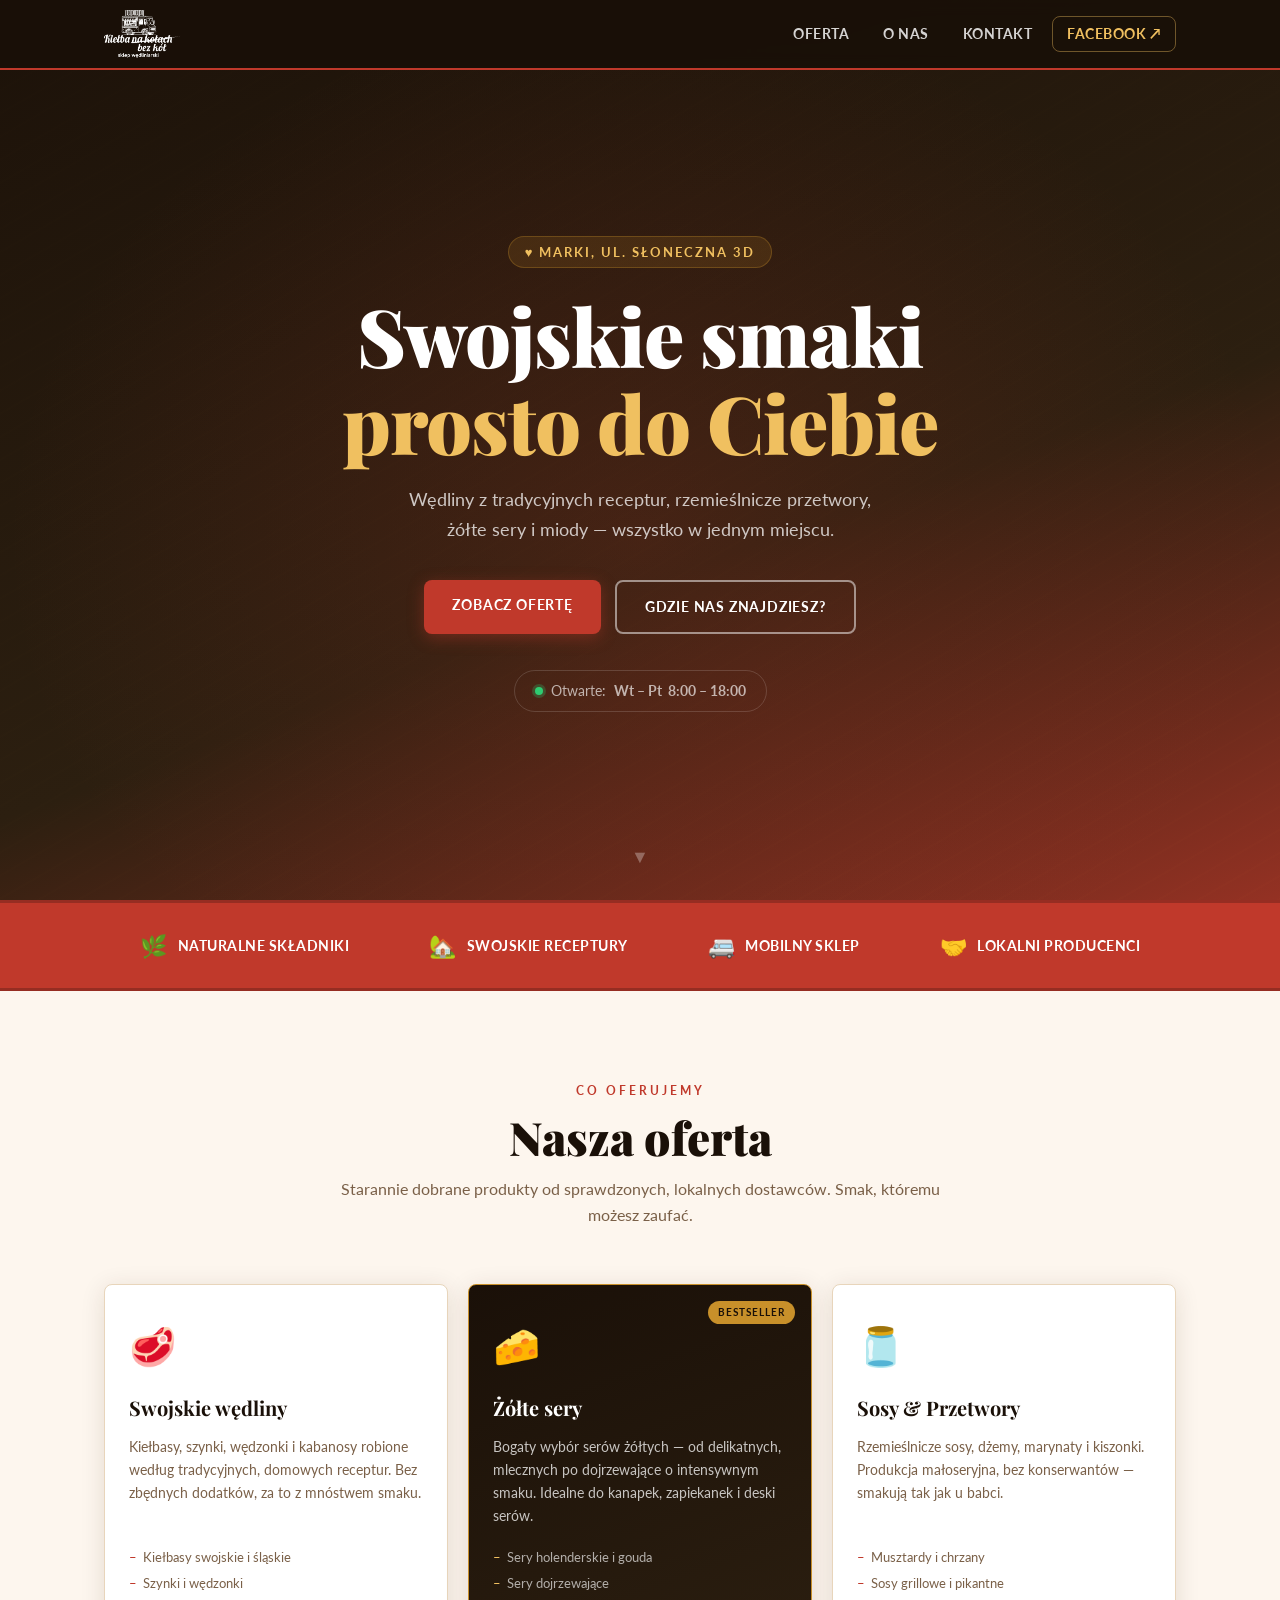
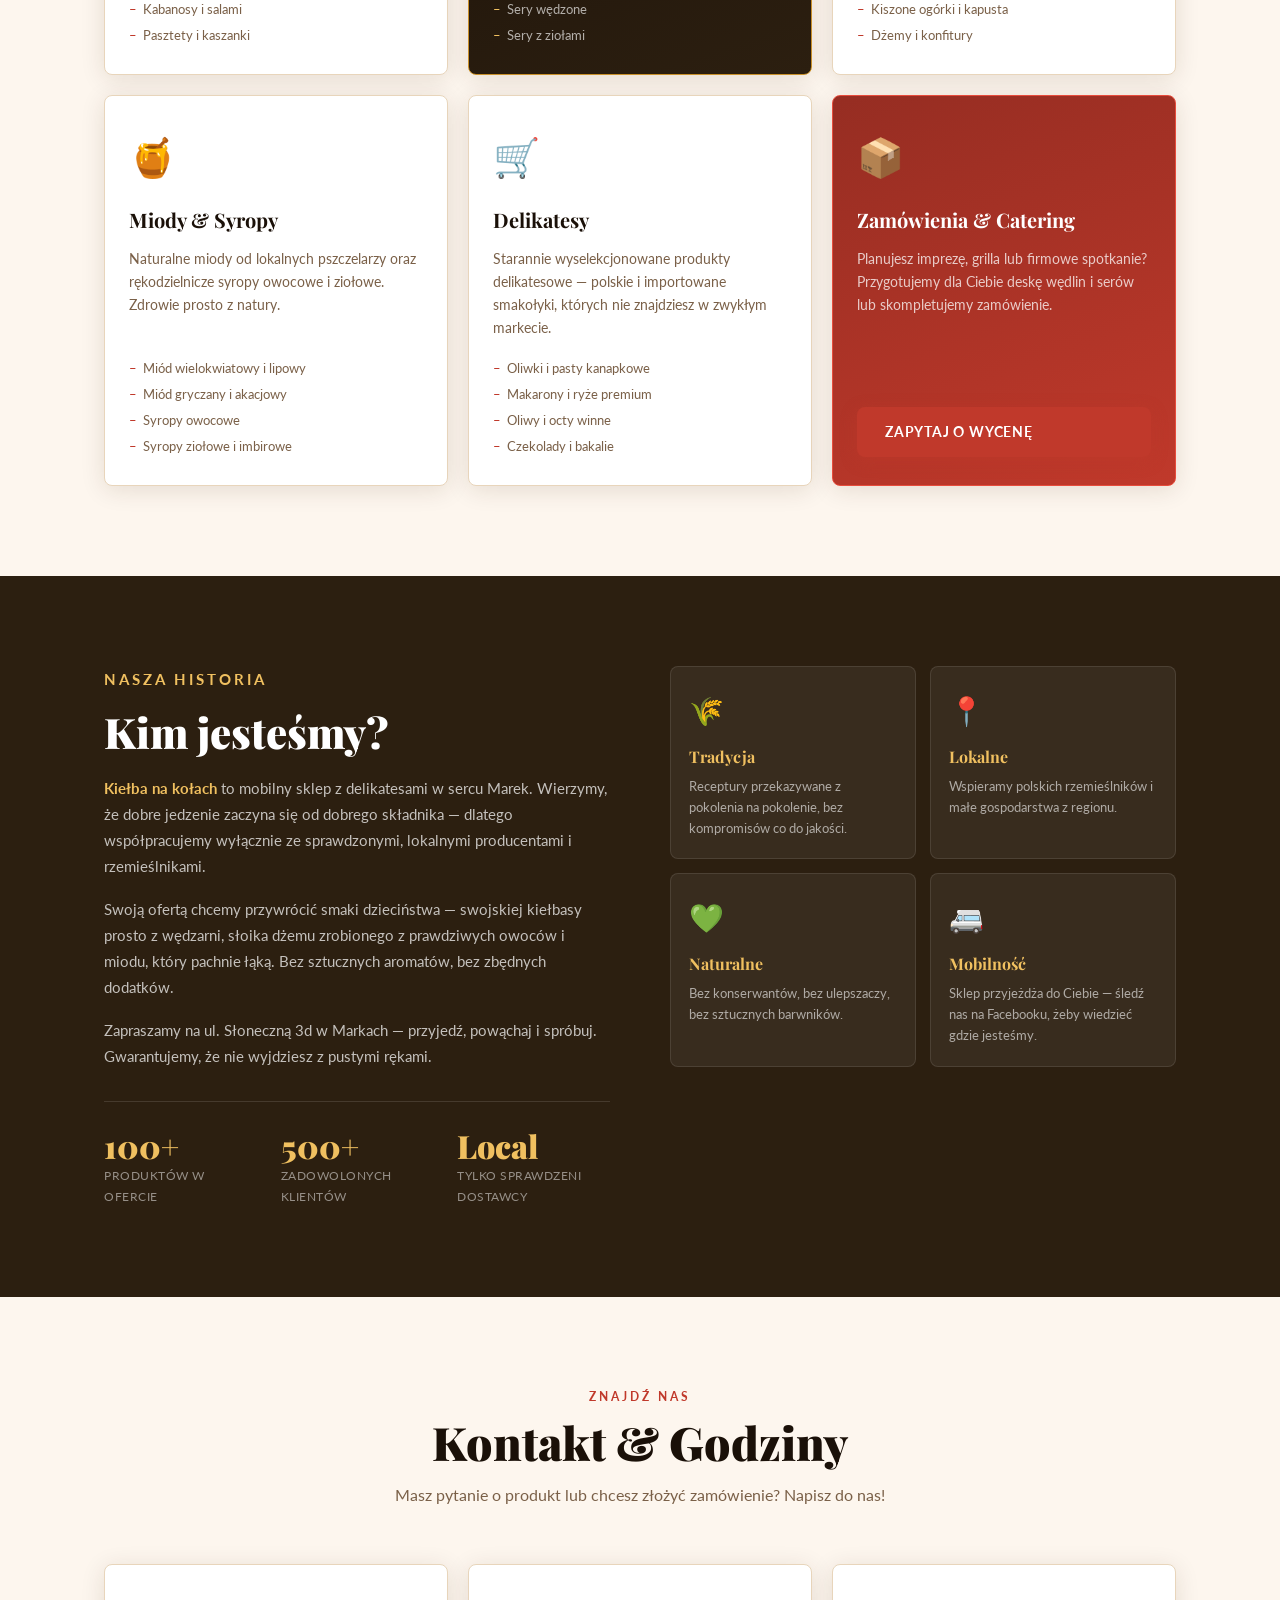
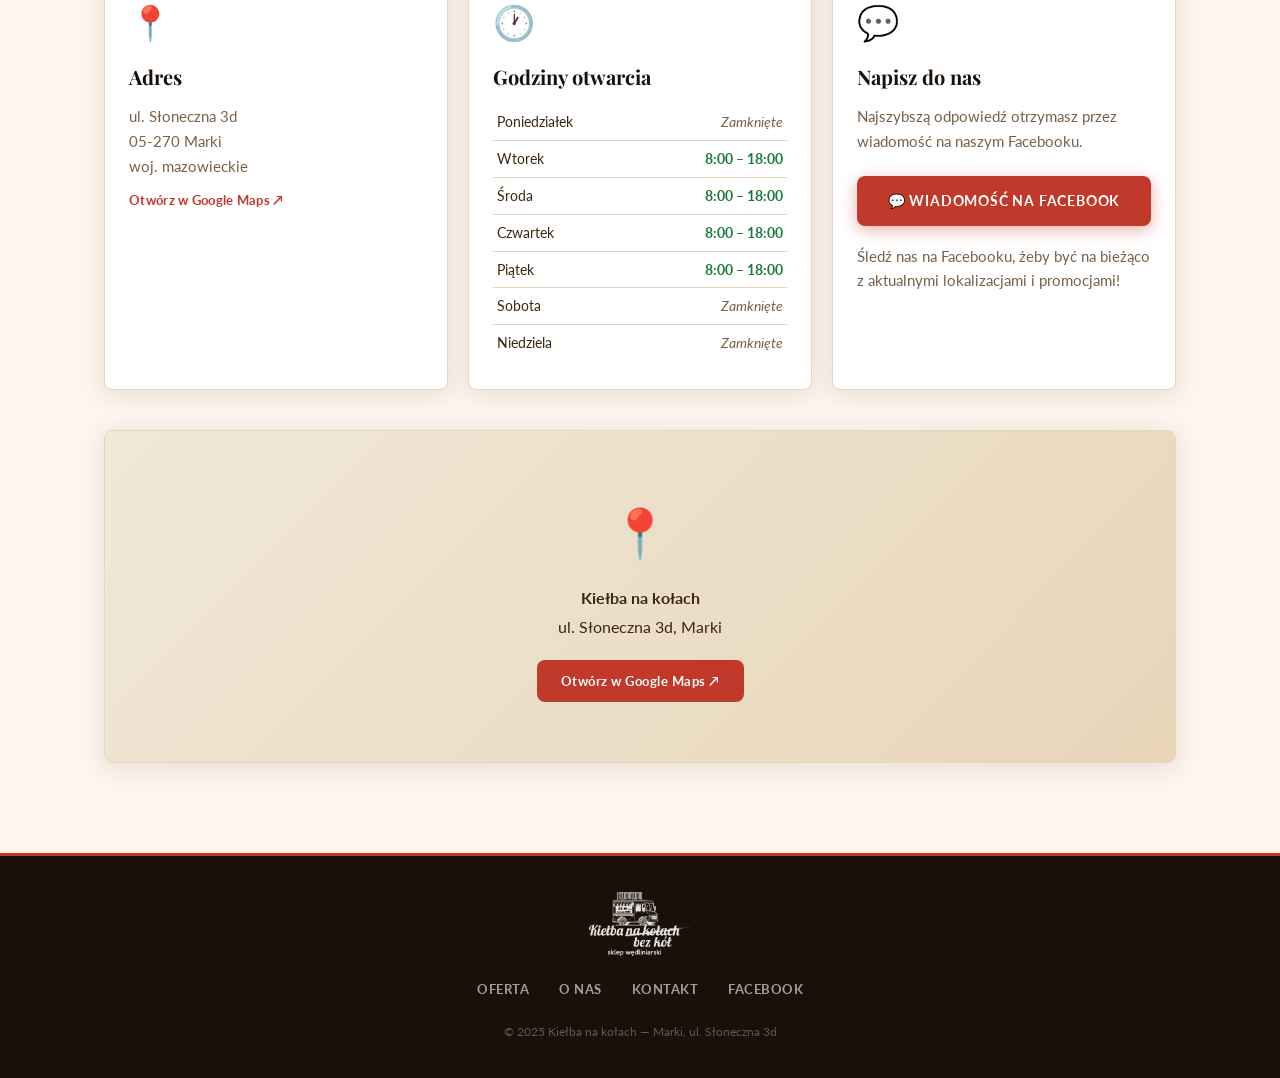
==== commit c847d476: "Add real logo to kielbanakolach header and footer Replaces emoji placeholder with actual brand logo " ====
--- a/kielbanakolach/index.html
+++ b/kielbanakolach/index.html
@@ -16,8 +16,7 @@
     <header class="site-header">
         <div class="container nav-inner">
             <a href="#top" class="logo">
-                <span class="logo-icon">🥩</span>
-                <span class="logo-text">Kiełba<br><em>na kołach</em></span>
+                <img src="kielbanakolkach_kielbabezkol_logo.png" alt="Kiełba na kołach – bez kół, sklep wędliniarski" class="logo-img">
             </a>
             <nav class="main-nav" aria-label="Nawigacja główna">
                 <a href="#oferta">Oferta</a>
@@ -313,11 +312,7 @@
     <footer class="site-footer">
         <div class="container footer-inner">
             <div class="footer-brand">
-                <span class="logo-icon" style="font-size:28px;">🥩</span>
-                <div>
-                    <span class="footer-name">Kiełba na kołach</span>
-                    <span class="footer-tagline">Swojskie smaki, mobilny sklep</span>
-                </div>
+                <img src="kielbanakolkach_kielbabezkol_logo.png" alt="Kiełba na kołach – bez kół" class="footer-logo-img">
             </div>
             <div class="footer-links">
                 <a href="#oferta">Oferta</a>
--- a/kielbanakolach/style.css
+++ b/kielbanakolach/style.css
@@ -79,19 +79,13 @@
     text-decoration: none;
     flex-shrink: 0;
 }
-.logo-icon { font-size: 30px; line-height: 1; }
-.logo-text {
-    font-family: var(--font-heading);
-    font-size: 18px;
-    font-weight: 700;
-    color: var(--white);
-    line-height: 1.15;
-}
-.logo-text em {
-    font-style: italic;
-    color: var(--gold-light);
-    font-size: 15px;
-}
+.logo-img {
+    height: 48px;
+    width: auto;
+    filter: brightness(0) invert(1);
+    transition: opacity 0.2s;
+}
+.logo:hover .logo-img { opacity: 0.85; }
 
 /* Nav links */
 .main-nav {
@@ -623,19 +617,11 @@
     align-items: center;
     gap: 12px;
 }
-.footer-name {
-    display: block;
-    font-family: var(--font-heading);
-    font-size: 18px;
-    font-weight: 700;
-    color: var(--white);
-    line-height: 1.2;
-}
-.footer-tagline {
-    display: block;
-    font-size: 12px;
-    color: var(--gold-light);
-    letter-spacing: 0.5px;
+.footer-logo-img {
+    height: 64px;
+    width: auto;
+    filter: brightness(0) invert(1);
+    opacity: 0.9;
 }
 .footer-links {
     display: flex;
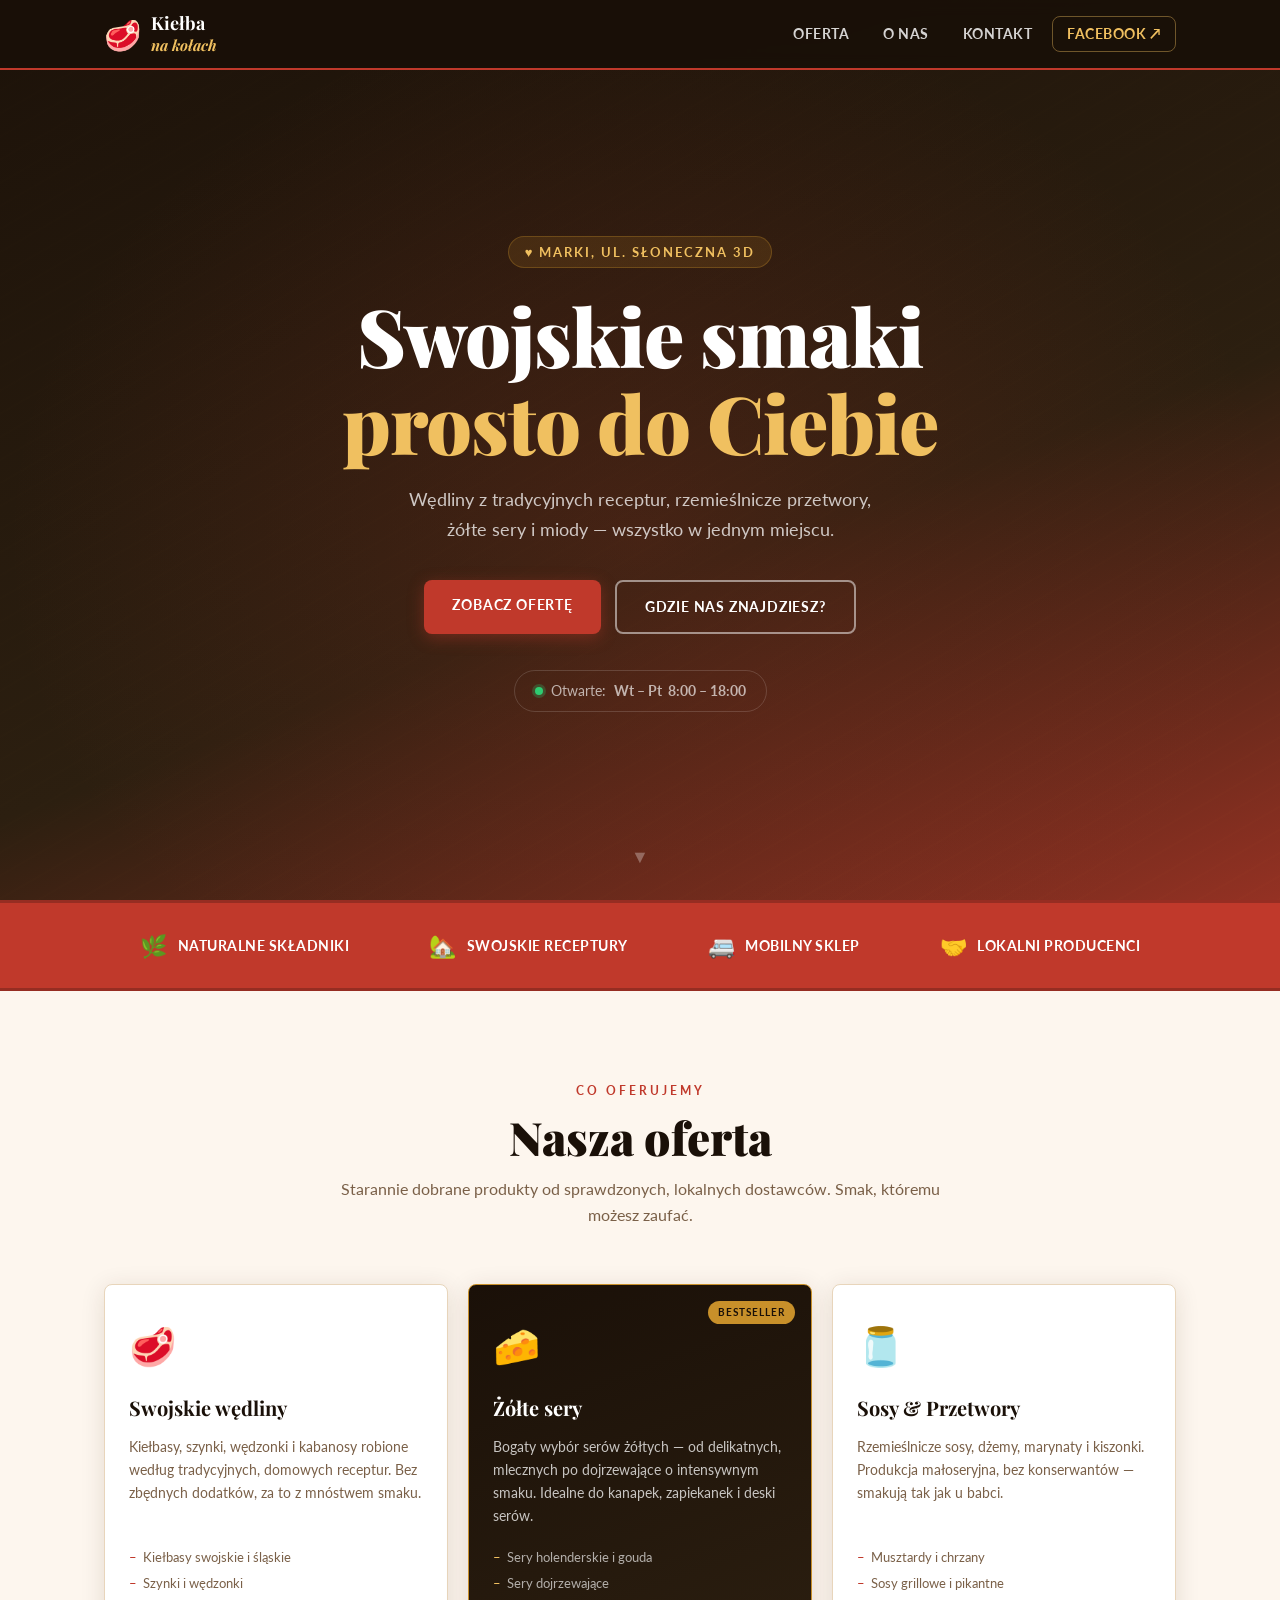
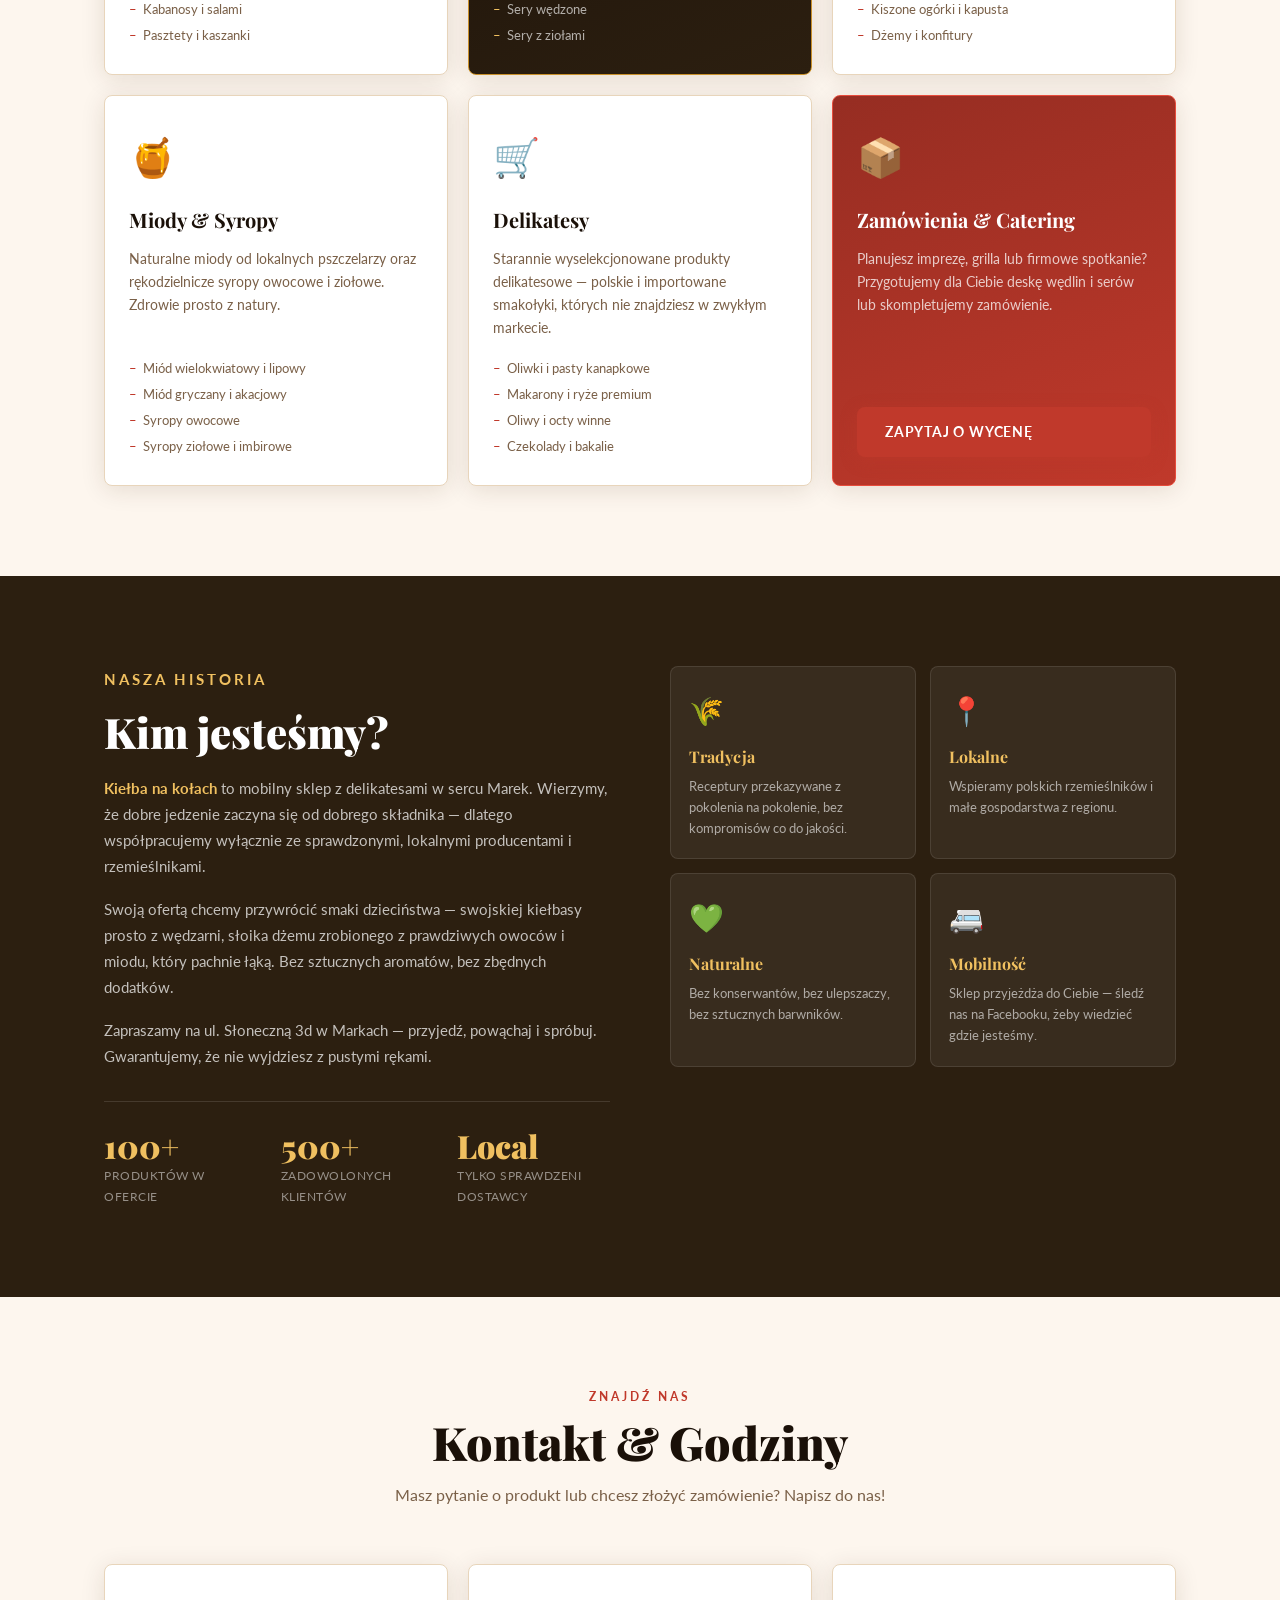
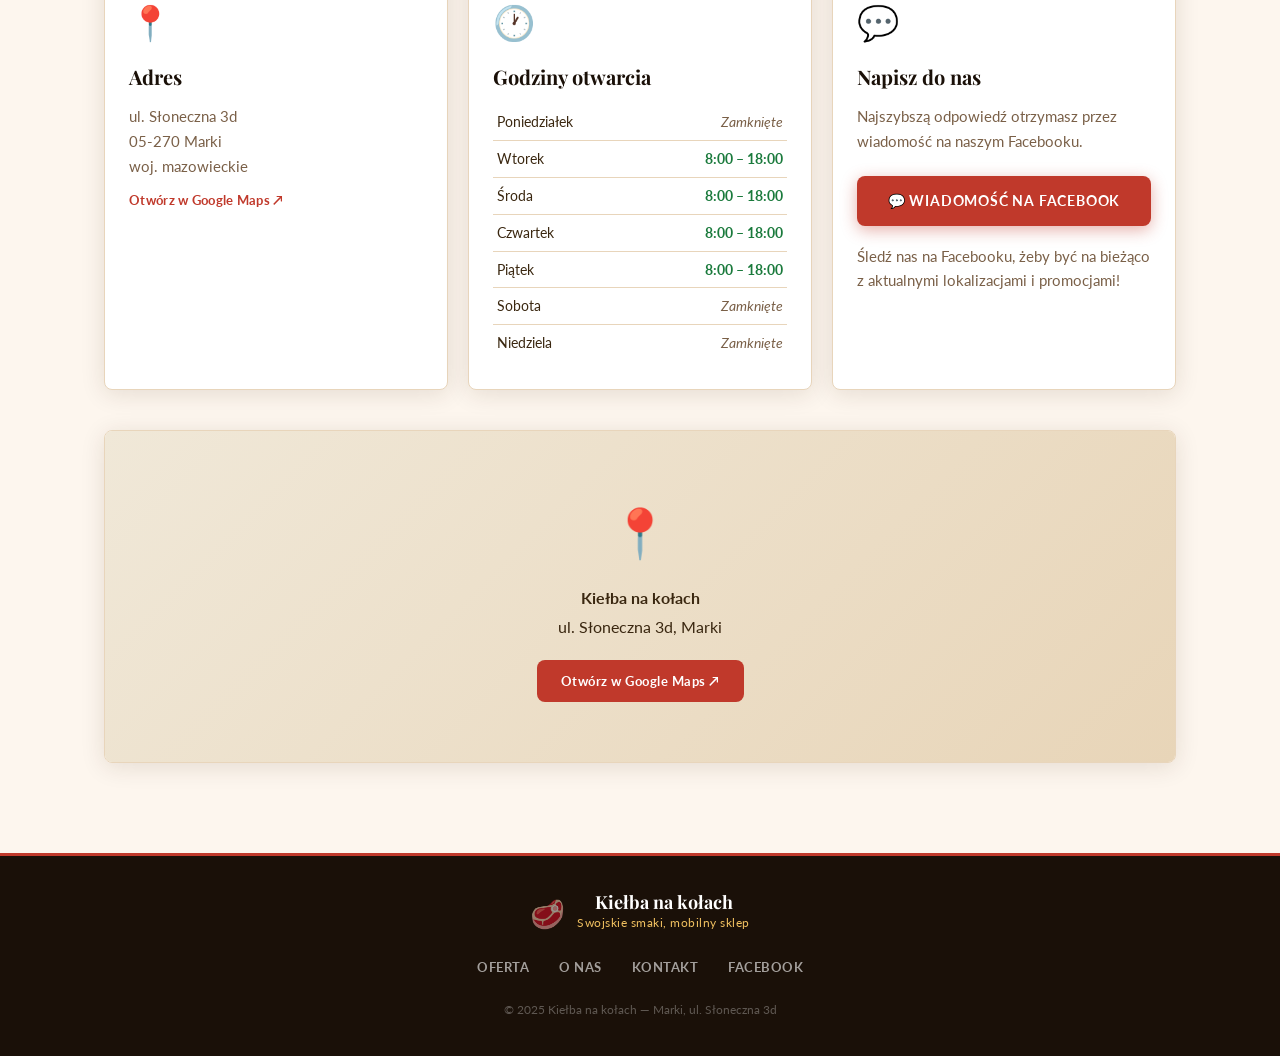
==== commit 9a328aad: "Revert "Add real logo to kielbanakolach header and footer"" ====
--- a/kielbanakolach/index.html
+++ b/kielbanakolach/index.html
@@ -16,7 +16,8 @@
     <header class="site-header">
         <div class="container nav-inner">
             <a href="#top" class="logo">
-                <img src="kielbanakolkach_kielbabezkol_logo.png" alt="Kiełba na kołach – bez kół, sklep wędliniarski" class="logo-img">
+                <span class="logo-icon">🥩</span>
+                <span class="logo-text">Kiełba<br><em>na kołach</em></span>
             </a>
             <nav class="main-nav" aria-label="Nawigacja główna">
                 <a href="#oferta">Oferta</a>
@@ -312,7 +313,11 @@
     <footer class="site-footer">
         <div class="container footer-inner">
             <div class="footer-brand">
-                <img src="kielbanakolkach_kielbabezkol_logo.png" alt="Kiełba na kołach – bez kół" class="footer-logo-img">
+                <span class="logo-icon" style="font-size:28px;">🥩</span>
+                <div>
+                    <span class="footer-name">Kiełba na kołach</span>
+                    <span class="footer-tagline">Swojskie smaki, mobilny sklep</span>
+                </div>
             </div>
             <div class="footer-links">
                 <a href="#oferta">Oferta</a>
--- a/kielbanakolach/style.css
+++ b/kielbanakolach/style.css
@@ -79,13 +79,19 @@
     text-decoration: none;
     flex-shrink: 0;
 }
-.logo-img {
-    height: 48px;
-    width: auto;
-    filter: brightness(0) invert(1);
-    transition: opacity 0.2s;
-}
-.logo:hover .logo-img { opacity: 0.85; }
+.logo-icon { font-size: 30px; line-height: 1; }
+.logo-text {
+    font-family: var(--font-heading);
+    font-size: 18px;
+    font-weight: 700;
+    color: var(--white);
+    line-height: 1.15;
+}
+.logo-text em {
+    font-style: italic;
+    color: var(--gold-light);
+    font-size: 15px;
+}
 
 /* Nav links */
 .main-nav {
@@ -617,11 +623,19 @@
     align-items: center;
     gap: 12px;
 }
-.footer-logo-img {
-    height: 64px;
-    width: auto;
-    filter: brightness(0) invert(1);
-    opacity: 0.9;
+.footer-name {
+    display: block;
+    font-family: var(--font-heading);
+    font-size: 18px;
+    font-weight: 700;
+    color: var(--white);
+    line-height: 1.2;
+}
+.footer-tagline {
+    display: block;
+    font-size: 12px;
+    color: var(--gold-light);
+    letter-spacing: 0.5px;
 }
 .footer-links {
     display: flex;
